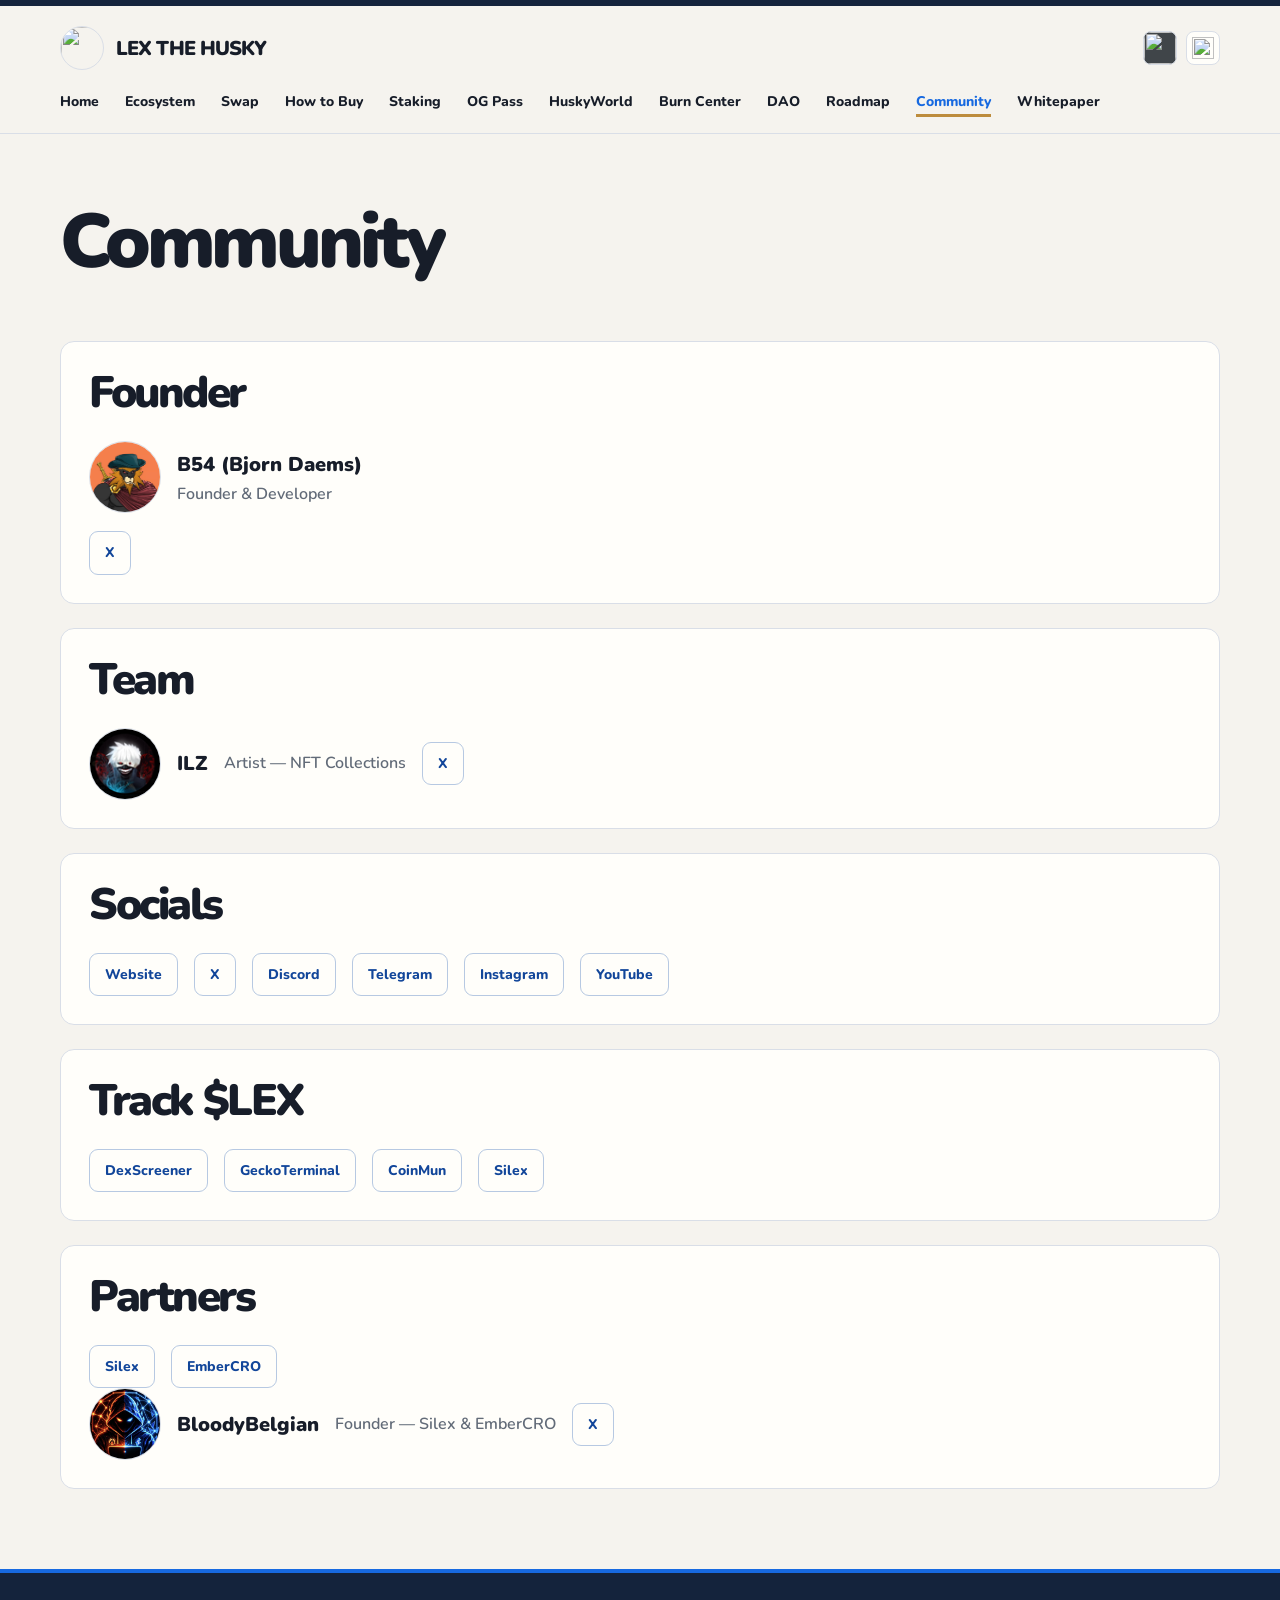
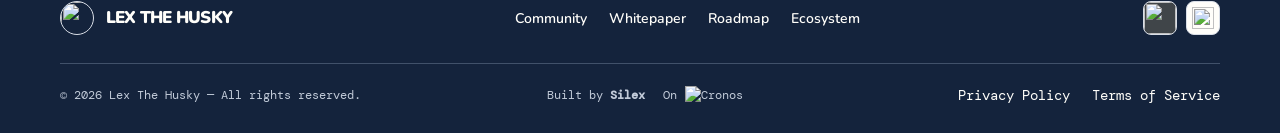
==== community/index.html @ 372e8819 "Align LEX pages with owner layout and copy" ====
<!doctype html>
<html lang="en"><head>
<meta charset="utf-8"><meta name="viewport" content="width=device-width,initial-scale=1"><meta name="theme-color" content="#f5f3ee">
<title>Community | Lex The Husky</title><meta name="description" content="The people behind Lex The Husky.">
<link rel="icon" type="image/png" href="/assets/lex-logo.png"><link rel="stylesheet" href="/assets/site.css">
</head><body>
<a class="skip-link" href="#main">Skip to content</a>
<header class="site-header"><div class="container">
<div class="header-top"><a class="brand" href="/"><img src="/assets/lex-logo.png" width="44" height="44" alt="">LEX THE HUSKY</a><div class="socials" aria-label="Social media">
<a class="social-link x-link" href="https://x.com/lexthehusky" target="_blank" rel="noopener noreferrer" aria-label="LEX on X"><img src="/assets/x-logo.png" width="34" height="34" alt=""></a>
<a class="social-link discord" href="https://discord.gg/VgczdxurgU" target="_blank" rel="noopener noreferrer" aria-label="LEX on Discord"><img src="/assets/discord-logo.png" width="22" height="22" alt=""></a>
</div></div>
<nav class="main-nav desktop-nav" aria-label="Main navigation"><a href="/">Home</a>
<a href="/ecosystem/">Ecosystem</a>
<a href="https://lexthehusky.com/swap">Swap</a>
<a href="https://lexthehusky.com/how-to-buy">How to Buy</a>
<a href="https://lexthehusky.com/staking">Staking</a>
<a href="https://lexthehusky.com/og-pass">OG Pass</a>
<a href="https://lexthehusky.com/huskyworld">HuskyWorld</a>
<a href="https://lexthehusky.com/burn-center">Burn Center</a>
<a href="/dao/">DAO</a>
<a href="/roadmap/">Roadmap</a>
<a href="/community/" aria-current="page">Community</a>
<a href="/whitepaper/">Whitepaper</a></nav>
<details class="mobile-menu"><summary>Menu</summary><nav class="main-nav" aria-label="Mobile navigation"><a href="/">Home</a>
<a href="/ecosystem/">Ecosystem</a>
<a href="https://lexthehusky.com/swap">Swap</a>
<a href="https://lexthehusky.com/how-to-buy">How to Buy</a>
<a href="https://lexthehusky.com/staking">Staking</a>
<a href="https://lexthehusky.com/og-pass">OG Pass</a>
<a href="https://lexthehusky.com/huskyworld">HuskyWorld</a>
<a href="https://lexthehusky.com/burn-center">Burn Center</a>
<a href="/dao/">DAO</a>
<a href="/roadmap/">Roadmap</a>
<a href="/community/" aria-current="page">Community</a>
<a href="/whitepaper/">Whitepaper</a></nav></details>
</div></header>
<main id="main" class="container page page-community">
<h1>Community</h1>
<section>
<h2>Founder</h2>
<div class="row section-links">
<div class="avatar">
<img alt="B54 (Bjorn Daems)" loading="lazy" decoding="async" src="/assets/b54-avatar.jpg" width="72" height="72">
</div>
<div>
<span class="person-name">B54 (Bjorn Daems)</span>
<span class="person-role">Founder &amp; Developer</span>
</div>
</div>
<div class="row section-links">
<a href="https://x.com/b54_btc" target="_blank" rel="noopener noreferrer" class="pill">X</a>
</div>
</section>
<section>
<h2>Team</h2>
<div class="stack">
<div class="row">
<div class="avatar">
<img alt="ILZ" loading="lazy" decoding="async" src="/assets/ilz-avatar-source.png" width="72" height="72">
</div>
<div class="row">
<span class="person-name">ILZ</span>
<span class="person-role">Artist — NFT Collections</span>
<a href="https://x.com/_inspraytional" target="_blank" rel="noopener noreferrer" class="pill">X</a>
</div>
</div>
</div>
</section>
<section>
<h2>Socials</h2>
<div class="row section-links">
<a href="https://lexthehusky.com/" target="_blank" rel="noopener noreferrer" class="pill">Website</a>
<a href="https://x.com/lexthehusky" target="_blank" rel="noopener noreferrer" class="pill">X</a>
<a href="https://discord.gg/VgczdxurgU" target="_blank" rel="noopener noreferrer" class="pill">Discord</a>
<a href="https://t.me/lexthehuskycommunity/1" target="_blank" rel="noopener noreferrer" class="pill">Telegram</a>
<a href="https://www.instagram.com/lexthehusky.cro/" target="_blank" rel="noopener noreferrer" class="pill">Instagram</a>
<a href="https://youtube.com/@lexthehusky" target="_blank" rel="noopener noreferrer" class="pill">YouTube</a>
</div>
</section>
<section>
<h2>Track $LEX</h2>
<div class="row section-links">
<a href="https://dexscreener.com/cronos/0x25B7449E2416e0Ef0f244f6cC34eb31C4902d9Cb" target="_blank" rel="noopener noreferrer" class="pill">DexScreener</a>
<a href="https://www.geckoterminal.com/cro/pools/0x70e547e282712730fc7ec49e21a1dc6bea0c5db7" target="_blank" rel="noopener noreferrer" class="pill">GeckoTerminal</a>
<a href="https://coinmun.com/coins/lex-the-husky" target="_blank" rel="noopener noreferrer" class="pill">CoinMun</a>
<a href="https://silexnetwork.com/" target="_blank" rel="noopener noreferrer" class="pill">Silex</a>
</div>
</section>
<section>
<h2>Partners</h2>
<div class="row section-links">
<a href="https://silexnetwork.com/" target="_blank" rel="noopener noreferrer" class="pill">Silex</a>
<a href="https://embercro.com/" target="_blank" rel="noopener noreferrer" class="pill">EmberCRO</a>
</div>
<div class="stack">
<div class="row">
<div class="avatar">
<img alt="BloodyBelgian" loading="lazy" decoding="async" src="/assets/bloodybelgian-avatar.jpg" width="72" height="72">
</div>
<div class="row">
<span class="person-name">BloodyBelgian</span>
<span class="person-role">Founder — Silex &amp; EmberCRO</span>
<a href="https://x.com/bbloodybelgian" target="_blank" rel="noopener noreferrer" class="pill">X</a>
</div>
</div>
</div>
</section>
</main>

<footer class="site-footer"><div class="container">
<div class="footer-top"><a class="brand" href="/"><img src="/assets/lex-logo.png" width="34" height="34" alt="">LEX THE HUSKY</a><nav class="footer-links" aria-label="Footer navigation"><a href="/community/">Community</a><a href="/whitepaper/">Whitepaper</a><a href="/roadmap/">Roadmap</a><a href="/ecosystem/">Ecosystem</a></nav><div class="socials" aria-label="Social media">
<a class="social-link x-link" href="https://x.com/lexthehusky" target="_blank" rel="noopener noreferrer" aria-label="LEX on X"><img src="/assets/x-logo.png" width="34" height="34" alt=""></a>
<a class="social-link discord" href="https://discord.gg/VgczdxurgU" target="_blank" rel="noopener noreferrer" aria-label="LEX on Discord"><img src="/assets/discord-logo.png" width="22" height="22" alt=""></a>
</div></div>
<div class="footer-bottom"><span>© 2026 Lex The Husky — All rights reserved.</span><div class="footer-credit"><span>Built by <strong>Silex</strong></span><span class="cronos-credit">On <img src="/assets/cronos-wordmark-light.png" width="88" height="18" alt="Cronos"></span></div><nav class="footer-links" aria-label="Legal"><a href="/privacy-policy/">Privacy Policy</a><a href="/terms-of-service/">Terms of Service</a></nav></div>
</div></footer>

</body></html>
---- assets/site.css ----
@import url('https://fonts.googleapis.com/css2?family=DM+Mono:wght@400;500&family=Nunito:wght@500;600;700;800;900;1000&display=swap');

:root {
  --paper: #f5f3ee;
  --ink: #171d29;
  --muted: #626b78;
  --blue: #1769e0;
  --blue-dark: #12469a;
  --blue-pale: #e5efff;
  --gold: #bd8c3d;
  --navy: #14233c;
  --line: #d9dee7;
  --white: #fffefa;
  --max: 1160px;
}
* { box-sizing: border-box; }
html { scroll-behavior: smooth; scroll-padding-top: 24px; }
body { margin: 0; background: var(--paper); color: var(--ink); font: 600 16px/1.65 Nunito, system-ui, sans-serif; }
a { color: var(--blue-dark); text-decoration-thickness: 1px; text-underline-offset: 4px; }
img { max-width: 100%; height: auto; display: block; }
button, summary { font: inherit; }
button, a, summary { -webkit-tap-highlight-color: transparent; }
:focus-visible { outline: 3px solid var(--blue); outline-offset: 5px; }
.container { width: min(var(--max), calc(100% - 48px)); margin-inline: auto; }
.skip-link { position: absolute; left: 20px; top: -100px; background: var(--white); padding: 12px 20px; z-index: 100; }
.skip-link:focus { top: 12px; }
.site-header { border-top: 6px solid var(--navy); border-bottom: 1px solid var(--line); }
.header-top { min-height: 84px; display: flex; justify-content: space-between; align-items: center; gap: 20px; }
.brand { display: inline-flex; align-items: center; gap: 12px; color: var(--ink); font-size: 20px; font-weight: 1000; letter-spacing: -.045em; text-decoration: none; white-space: nowrap; }
.brand img { width: 44px; height: 44px; border: 1px solid var(--line); border-radius: 50%; }
.socials { display: flex; align-items: center; gap: 9px; }
.social-link { width: 34px; height: 34px; border: 1px solid var(--line); border-radius: 8px; background: var(--white); display: grid; place-items: center; overflow: hidden; }
.social-link.x-link { background: #404549; }
.social-link img { width: 100%; height: 100%; object-fit: contain; }
.social-link.discord img { width: 22px; height: 22px; }
.main-nav { display: flex; flex-wrap: wrap; gap: 8px 26px; padding: 0 0 20px; }
.main-nav a { color: var(--ink); font-size: 14px; font-weight: 800; text-decoration: none; white-space: nowrap; }
.main-nav a:hover, .main-nav a[aria-current='page'] { color: var(--blue); }
.main-nav a[aria-current='page'] { text-decoration: underline; text-decoration-color: var(--gold); text-decoration-thickness: 3px; text-underline-offset: 8px; }
.mobile-menu { display: none; }
h1, h2, h3 { font-weight: 1000; line-height: 1.07; letter-spacing: -.055em; overflow-wrap: break-word; }
h1 { font-size: clamp(44px, 6vw, 76px); margin: 0; }
h2 { font-size: clamp(30px, 3.6vw, 44px); margin: 0 0 24px; }
h3 { font-size: 21px; margin: 0; }
p { margin: 0 0 18px; }
p:last-child { margin-bottom: 0; }
.page { padding-block: 68px 80px; min-height: 65vh; }
.page > p:first-of-type { max-width: 760px; margin-top: 24px; font-size: 19px; color: var(--muted); }
.page > section, .page > .stack { margin-top: 58px; }
.page section + section { margin-top: 58px; }
.page section > p { max-width: 780px; color: var(--muted); }
.grid { display: grid; gap: 18px; }
.cols-2 { grid-template-columns: repeat(2, minmax(0, 1fr)); }
.cols-4 { grid-template-columns: repeat(4, minmax(0, 1fr)); }
.cols-5 { grid-template-columns: repeat(5, minmax(0, 1fr)); }
.row { display: flex; align-items: center; gap: 16px; flex-wrap: wrap; }
.between { justify-content: space-between; }
.stack { display: flex; flex-direction: column; gap: 20px; }
.grid > *, .row > *, .hero-grid > *, .about-grid > * { min-width: 0; }
.section-grid { margin-top: 26px; }
.card { display: flex; flex-direction: column; gap: 18px; height: 100%; padding: 24px; border: 1px solid var(--line); border-radius: 14px; background: var(--white); }
.card-link { display: block; height: 100%; text-decoration: none; color: var(--ink); transition: transform .18s, box-shadow .18s; }
.card-link:hover { transform: translate(-2px, -3px); box-shadow: 5px 6px 0 #d6e2f5; border-radius: 14px; }
.card p { color: var(--muted); font-size: 15px; line-height: 1.6; }
.card-title { display: block; font-size: 21px; font-weight: 900; line-height: 1.2; letter-spacing: -.035em; }
.status { display: inline-flex; align-items: center; align-self: flex-start; width: fit-content; border: 1px solid #c7d9f7; border-radius: 30px; background: var(--blue-pale); color: var(--blue-dark); padding: 5px 10px; font: 500 12px/1.5 'DM Mono', monospace; white-space: nowrap; }
.status.building { color: #72521f; border-color: #e0ceac; background: #f5ead5; }
.status.planned { color: #636b76; border-color: #d9dee7; background: #eef0f3; }
.project-logo { width: 34px; height: 34px; border-radius: 50%; object-fit: cover; }
.button { display: inline-flex; width: fit-content; justify-content: center; align-items: center; background: var(--blue); color: white; padding: 13px 20px; border: 1px solid var(--blue); border-radius: 9px; box-shadow: 3px 3px 0 var(--blue-dark); font-size: 16px; font-weight: 900; text-decoration: none; transition: transform .18s, box-shadow .18s; }
.button:hover { transform: translate(-2px, -2px); box-shadow: 5px 5px 0 var(--blue-dark); }
.button.secondary { background: transparent; color: var(--navy); border-color: #536176; box-shadow: none; }
.actions { display: flex; flex-wrap: wrap; align-items: center; gap: 16px; margin-top: 30px; }
.text-link { display: inline-block; margin-top: 28px; font-weight: 900; }
.hero { padding-block: 70px 82px; }
.hero-grid { display: grid; grid-template-columns: 3fr 2fr; gap: 56px; align-items: center; }
.hero h1 { max-width: 660px; font-size: clamp(48px, 6.4vw, 82px); color: var(--blue-dark); }
.hero p { max-width: 570px; font-size: 20px; color: var(--muted); margin-top: 24px; }
.hero-art { position: relative; padding: 20px 16px 16px 0; }
.hero-art::before { content: ''; position: absolute; inset: 0 0 8% 6%; border: 1px solid var(--blue); background: linear-gradient(145deg, #dceaf9, #a9d0e8); border-radius: 50%; }
.hero-image { position: relative; width: 100%; aspect-ratio: 1; object-fit: cover; object-position: 50% 40%; border: 1.5px solid var(--navy); border-radius: 46% 46% 22px 22px; box-shadow: 8px 8px 0 var(--navy); transform: rotate(2deg); }
.about { padding-block: 18px 72px; }
.about-grid { display: grid; grid-template-columns: 1fr 1fr; gap: 64px; }
.about-copy p { font-size: 18px; }
.about-aside { padding: 28px; align-self: start; border: 1px solid var(--line); border-top: 4px solid var(--gold); border-radius: 14px; background: var(--white); }
.about-aside ul { padding-left: 22px; margin-block: 16px 22px; }
.about-aside li { padding-block: 4px; }
.stats-band { background: var(--blue-pale); border-block: 1px solid #c7d9f7; }
.stats-grid { display: grid; grid-template-columns: repeat(4, minmax(0, 1fr)); gap: 28px; padding-block: 32px 22px; }
.stat-label { display: block; color: #435674; font: 500 12px/1.5 'DM Mono', monospace; margin-bottom: 10px; }
.stat-value { font-size: clamp(17px, 1.9vw, 23px); font-weight: 1000; letter-spacing: -.04em; line-height: 1.3; overflow-wrap: anywhere; }
.stat-value.gold { color: #75531f; }
.stat-value a { color: inherit; }
.stats-note { padding-bottom: 24px; font-size: 13px; color: #435674; }
.home-ecosystem { padding-block: 76px 84px; }
.home-ecosystem > p { color: var(--muted); max-width: 650px; margin-top: -8px; }
.home-ecosystem .card { min-height: 170px; justify-content: space-between; padding: 22px 18px; border-top: 3px solid var(--blue); }
.page-roadmap > .stack { gap: 64px; }
.page-roadmap .row h2 { margin-bottom: 0; }
.step { font: 500 14px 'DM Mono', monospace; color: var(--blue-dark); border: 1px solid var(--line); background: var(--white); padding: 10px; border-radius: 9px; }
.page-roadmap .card-title { font-size: 19px; }
.page-ecosystem figure { margin: 0; }
.image-frame { overflow: hidden; border: 1px solid var(--ink); border-radius: 16px; aspect-ratio: 1; background: var(--blue-pale); }
.image-frame img { width: 100%; height: 100%; object-fit: cover; }
figcaption { margin-top: 12px; font-size: 16px; font-weight: 900; }
.avatar { width: 72px; height: 72px; flex: 0 0 72px; border: 1px solid var(--line); border-radius: 50%; overflow: hidden; }
.avatar img { width: 100%; height: 100%; object-fit: cover; }
.person-name { font-size: 20px; font-weight: 900; }
.person-role { color: var(--muted); display: block; }
.page-community section { padding: 28px; border: 1px solid var(--line); border-radius: 14px; background: var(--white); }
.page-community section + section { margin-top: 24px; }
.pill { display: inline-flex; align-items: center; border: 1px solid #b7c9e2; border-radius: 9px; padding: 9px 15px; color: var(--blue-dark); font-size: 14px; font-weight: 800; text-decoration: none; }
.pill:hover { background: var(--blue-pale); }
.section-links { margin-top: 18px; }
.facts { max-width: 820px; margin-block: 42px 26px; display: grid; grid-template-columns: 1fr 1fr; gap: 24px; }
.fact { padding: 18px 0; border-bottom: 1px solid var(--line); }
dt { font-size: 14px; color: var(--muted); }
dd { margin: 6px 0 0; font-size: 18px; font-weight: 900; overflow-wrap: anywhere; }
.fine-print { max-width: 820px; font-size: 14px; color: var(--muted); }
.page-whitepaper > .button { margin-top: 30px; }
.page-dao .card { max-width: 860px; }
.page-dao ol { margin: 0; padding-left: 24px; }
.page-dao li { padding-left: 8px; margin-bottom: 14px; }
.page-dao li:last-child { margin-bottom: 0; }
.page-dao li::marker { color: var(--blue-dark); font-weight: 900; }
.legal-main { max-width: 860px; }
.legal-main .notice, .legal-main .draft { border: 1px solid #c7d9f7; border-radius: 12px; background: var(--blue-pale); color: #304763; padding: 20px; }
.legal-main section, .legal-main .notice { margin-top: 30px; }
.legal-main h2 { font-size: 28px; margin-bottom: 16px; }
.legal-main .kicker { font: 500 13px 'DM Mono', monospace; color: var(--blue-dark); margin-bottom: 18px; }
.site-footer { background: var(--navy); color: var(--white); border-top: 4px solid var(--blue); }
.footer-top { display: flex; flex-wrap: wrap; align-items: center; justify-content: space-between; gap: 24px; padding-block: 28px; }
.footer-top .brand { color: var(--white); font-size: 17px; }
.footer-top .brand img { width: 34px; height: 34px; }
.footer-links { display: flex; flex-wrap: wrap; gap: 12px 22px; }
.footer-links a { color: var(--white); text-decoration: none; font-size: 14px; }
.footer-links a:hover { text-decoration: underline; }
.footer-bottom { display: flex; flex-wrap: wrap; justify-content: space-between; align-items: center; gap: 20px; padding-block: 20px 26px; border-top: 1px solid #41516a; color: #c2cbd9; font: 400 12px/1.6 'DM Mono', monospace; }
.footer-credit { display: flex; flex-wrap: wrap; align-items: center; gap: 18px; }
.cronos-credit { display: flex; gap: 8px; align-items: center; }
.cronos-credit img { width: 88px; height: auto; }
@media (min-width: 761px) and (max-width: 1000px) { .cols-4, .cols-5 { grid-template-columns: repeat(2, minmax(0, 1fr)); } .hero-grid { gap: 32px; } }
@media (max-width: 760px) {
  .container { width: calc(100% - 36px); }
  .header-top { min-height: 70px; }
  .brand { font-size: 17px; gap: 9px; }
  .brand img { width: 36px; height: 36px; }
  .desktop-nav { display: none; }
  .mobile-menu { display: block; }
  .mobile-menu summary { cursor: pointer; width: fit-content; padding: 6px 0 14px; color: var(--blue-dark); font-weight: 900; }
  .mobile-menu .main-nav { display: grid; grid-template-columns: 1fr 1fr; gap: 16px; padding-top: 8px; }
  .mobile-menu .main-nav a { font-size: 15px; }
  .hero { padding-block: 46px 58px; }
  .hero-grid, .about-grid { grid-template-columns: 1fr; gap: 32px; }
  .hero h1 { font-size: clamp(45px, 12vw, 66px); }
  .hero p { font-size: 18px; }
  .hero-art { width: min(380px, 100%); margin-inline: auto; }
  .about { padding-bottom: 44px; }
  .about-copy p { font-size: 17px; }
  .about-aside { padding: 22px; }
  .stats-grid { grid-template-columns: 1fr 1fr; gap: 24px 20px; }
  .stat-value { font-size: 19px; }
  .cols-4, .cols-5 { grid-template-columns: repeat(2, minmax(0, 1fr)); }
  .home-ecosystem { padding-block: 48px 56px; }
  .home-ecosystem .card { min-height: 160px; }
  .page { padding-block: 44px 56px; }
  .page > section, .page > .stack, .page section + section { margin-top: 42px; }
  .page-community section { padding: 22px; }
  .page-community section + section { margin-top: 20px; }
  .page-ecosystem .cols-4 { grid-template-columns: 1fr; }
  .page-ecosystem .cols-2 { grid-template-columns: 1fr; }
  .card { padding: 22px; }
  .facts { grid-template-columns: 1fr; gap: 0; }
  .footer-top { align-items: flex-start; }
  .footer-links { width: 100%; }
  .footer-bottom { align-items: flex-start; flex-direction: column; }
}
@media (max-width: 420px) { .home-ecosystem .cols-5, .page-roadmap .cols-4 { grid-template-columns: 1fr; } .home-ecosystem .card { min-height: 135px; } }
@media (prefers-reduced-motion: reduce) { html { scroll-behavior: auto; } * { transition: none !important; } }
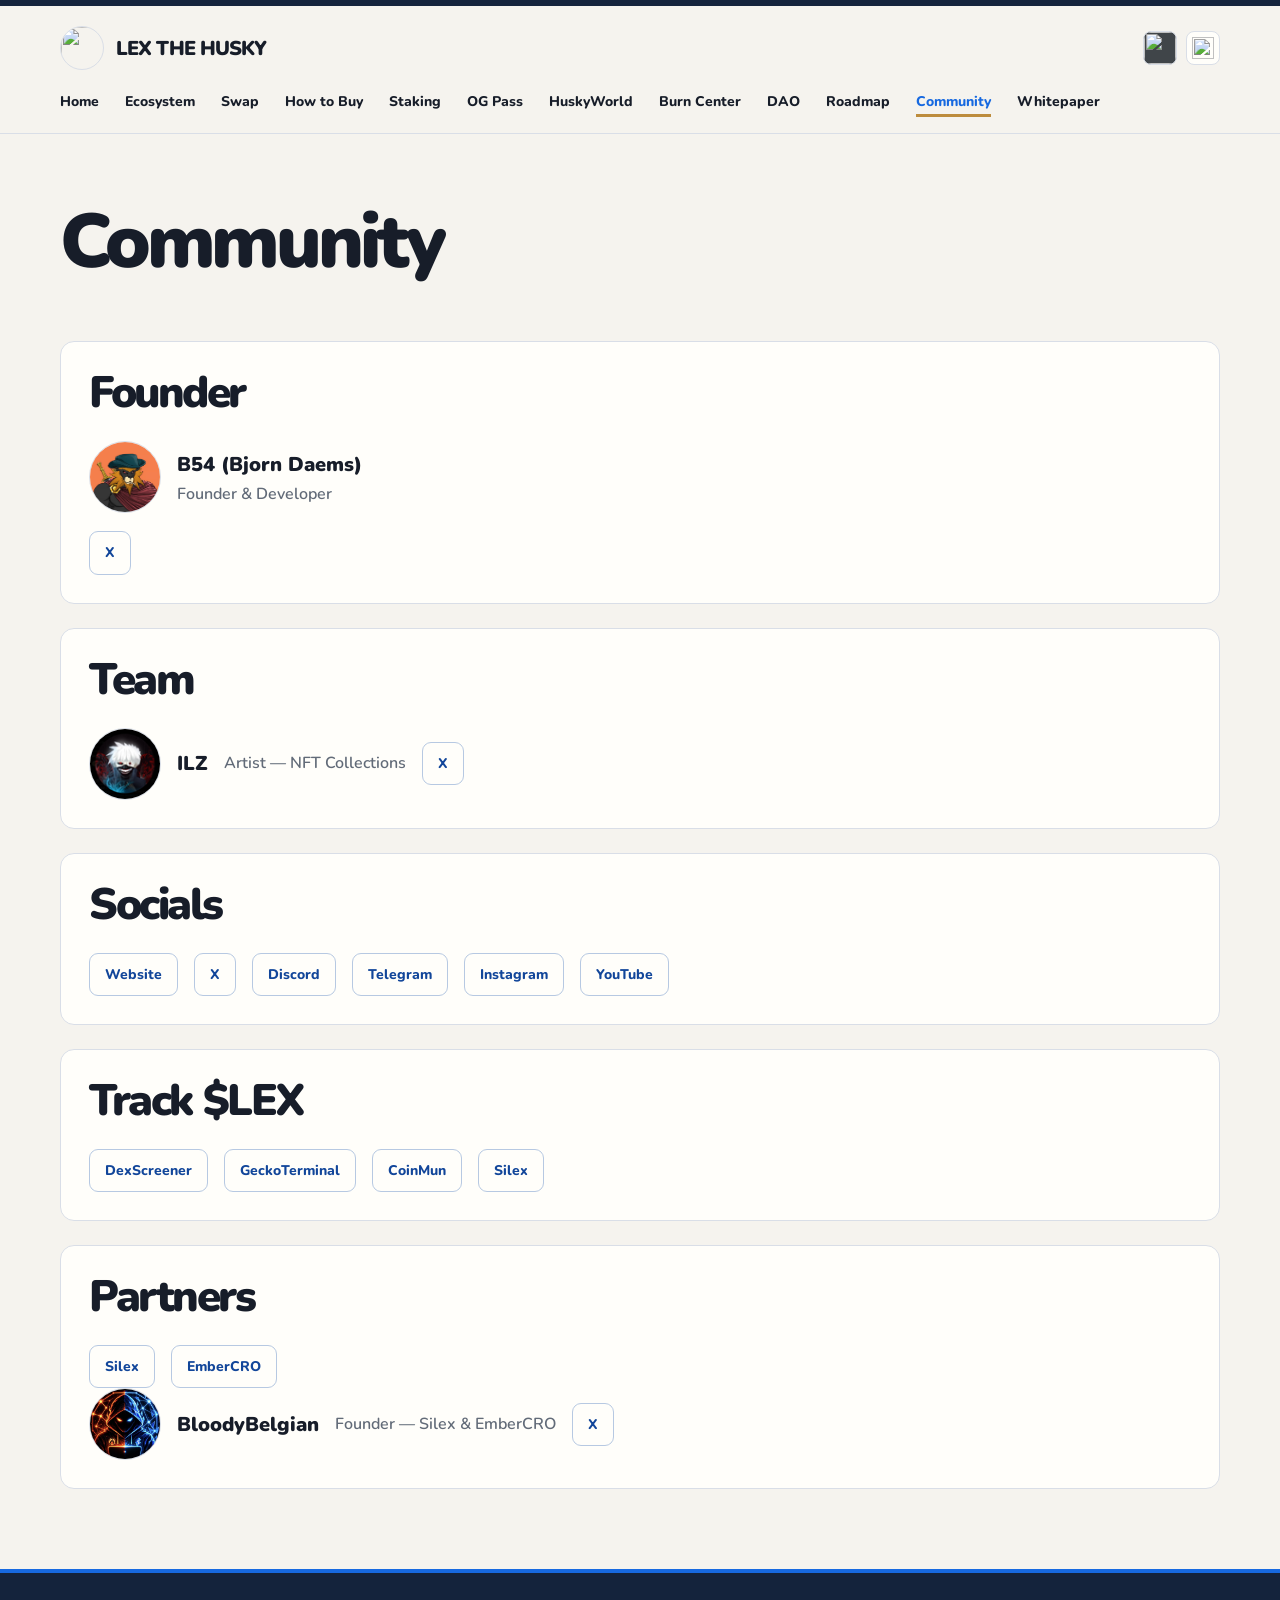
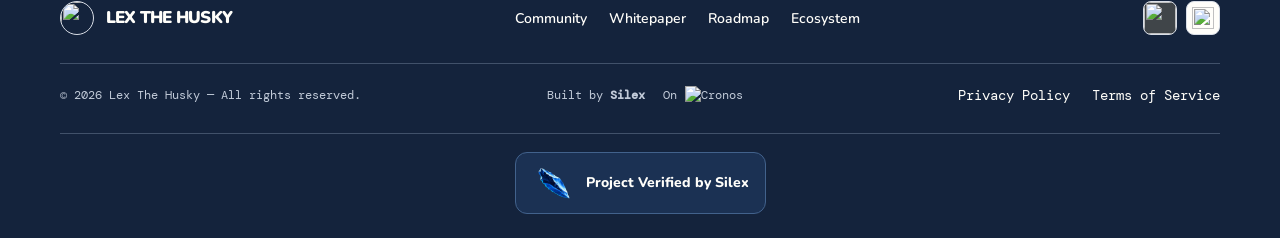
==== commit 56252841: "Add Silex verification badge to all page footers" ====
--- a/community/index.html
+++ b/community/index.html
@@ -114,6 +114,7 @@
 <a class="social-link discord" href="https://discord.gg/VgczdxurgU" target="_blank" rel="noopener noreferrer" aria-label="LEX on Discord"><img src="/assets/discord-logo.png" width="22" height="22" alt=""></a>
 </div></div>
 <div class="footer-bottom"><span>© 2026 Lex The Husky — All rights reserved.</span><div class="footer-credit"><span>Built by <strong>Silex</strong></span><span class="cronos-credit">On <img src="/assets/cronos-wordmark-light.png" width="88" height="18" alt="Cronos"></span></div><nav class="footer-links" aria-label="Legal"><a href="/privacy-policy/">Privacy Policy</a><a href="/terms-of-service/">Terms of Service</a></nav></div>
+<div class="footer-verification"><a class="silex-verification" href="https://silexnetwork.com/" target="_blank" rel="noopener noreferrer"><img src="/assets/silex-verified.png" width="42" height="42" loading="lazy" alt=""><span>Project Verified by Silex</span></a></div>
 </div></footer>
 
 </body></html>
--- a/assets/site.css
+++ b/assets/site.css
@@ -139,6 +139,10 @@
 .footer-credit { display: flex; flex-wrap: wrap; align-items: center; gap: 18px; }
 .cronos-credit { display: flex; gap: 8px; align-items: center; }
 .cronos-credit img { width: 88px; height: auto; }
+.footer-verification { display: flex; justify-content: center; padding-block: 18px 24px; border-top: 1px solid #41516a; }
+.silex-verification { display: inline-flex; align-items: center; gap: 12px; max-width: 100%; padding: 9px 16px; border: 1px solid #42628c; border-radius: 12px; background: #1b3153; color: var(--white); font-size: 14px; font-weight: 800; text-decoration: none; }
+.silex-verification:hover { border-color: #8abaff; background: #213d65; }
+.silex-verification img { width: 42px; height: 42px; flex: 0 0 42px; object-fit: contain; }
 @media (min-width: 761px) and (max-width: 1000px) { .cols-4, .cols-5 { grid-template-columns: repeat(2, minmax(0, 1fr)); } .hero-grid { gap: 32px; } }
 @media (max-width: 760px) {
   .container { width: calc(100% - 36px); }
